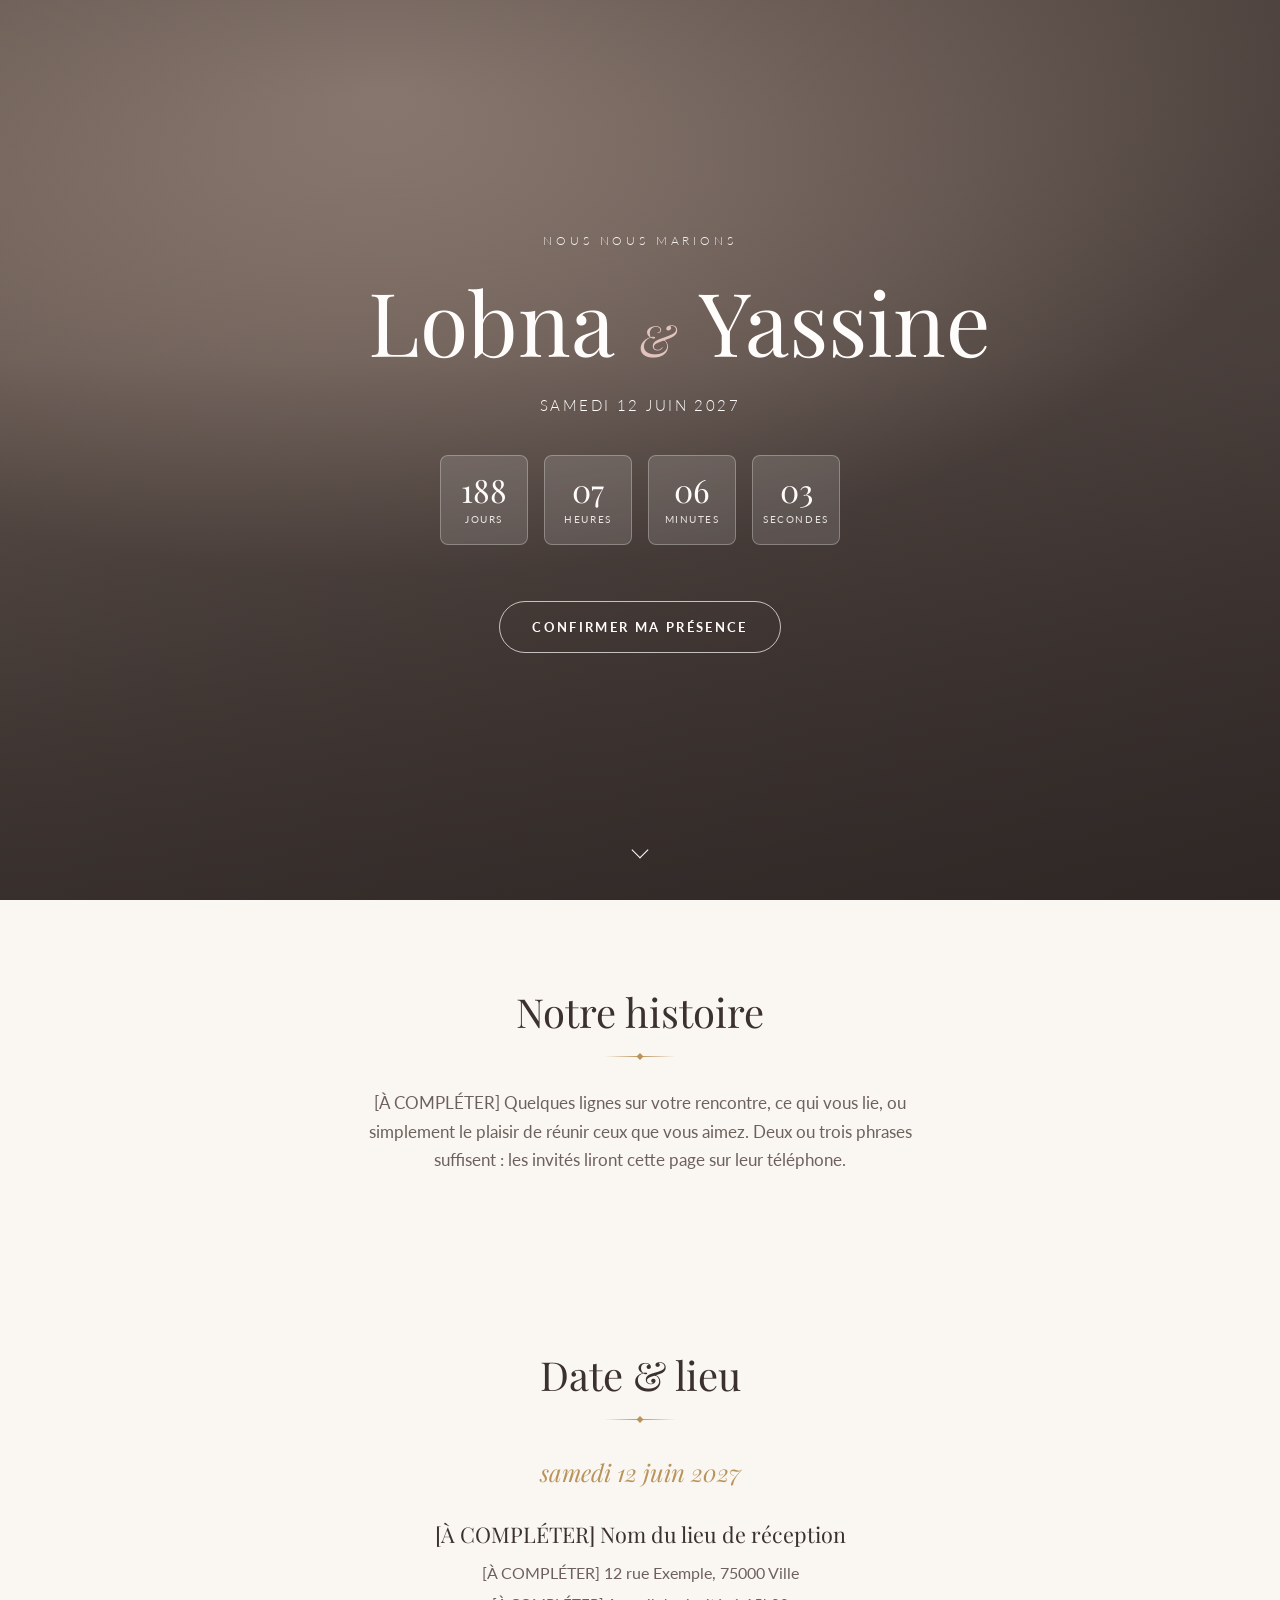
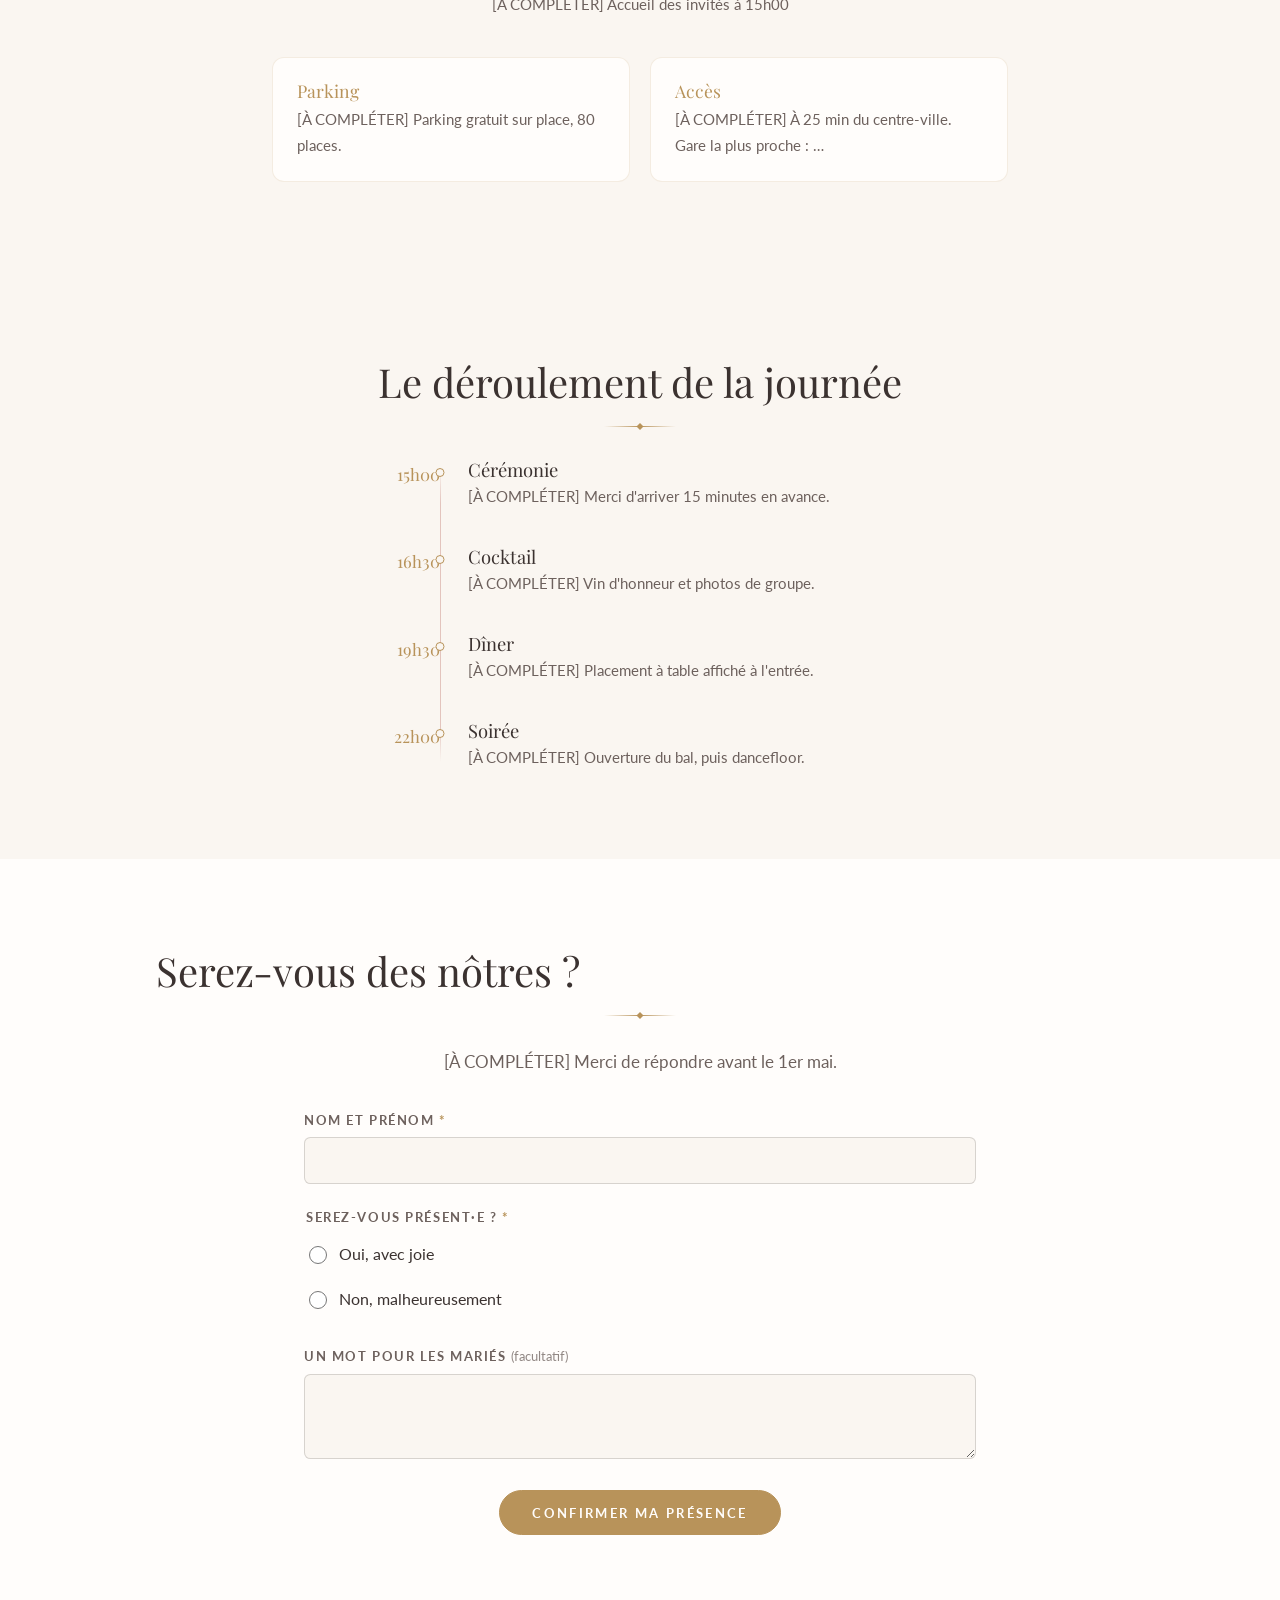
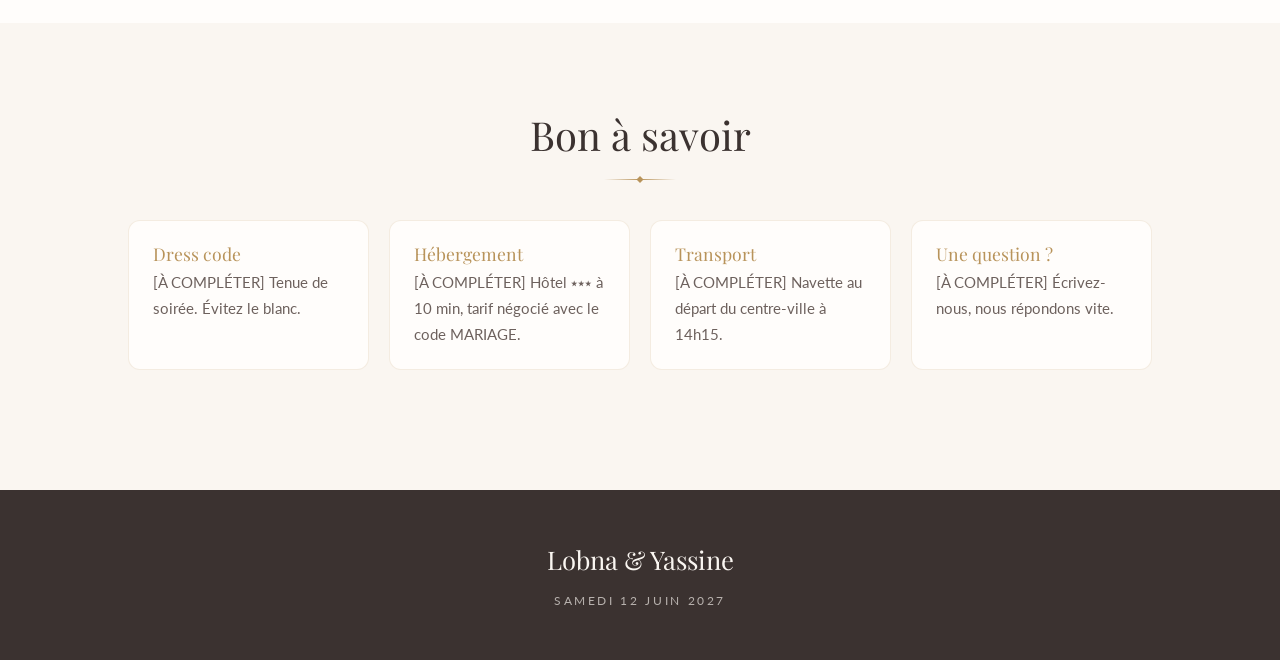
==== docs/index.html @ 2cc3abde "Site de mariage Lobna & Yassine : page unique, statique, mobile-first One-page en HTML/CSS/JS sans b" ====
<!DOCTYPE html>
<html lang="fr">
<head>
<meta charset="utf-8">
<meta name="viewport" content="width=device-width, initial-scale=1">
<title>Lobna &amp; Yassine</title>
<meta name="robots" content="noindex, nofollow">
<!-- Redirection : la racine du domaine mène à la page du mariage. -->
<meta http-equiv="refresh" content="0; url=mariage-lobna-yassine/">
<link rel="canonical" href="mariage-lobna-yassine/">
<style>
  body {
    margin: 0; min-height: 100vh;
    display: flex; align-items: center; justify-content: center;
    background: #faf6f1; color: #3b3230;
    font-family: Georgia, "Times New Roman", serif; text-align: center;
  }
  a { color: #b8935a; }
</style>
</head>
<body>
  <!-- Visible seulement si la redirection automatique échoue. -->
  <p>Lobna &amp; Yassine — <a href="mariage-lobna-yassine/">accéder à la page du mariage</a></p>
  <script>location.replace("mariage-lobna-yassine/");</script>
</body>
</html>
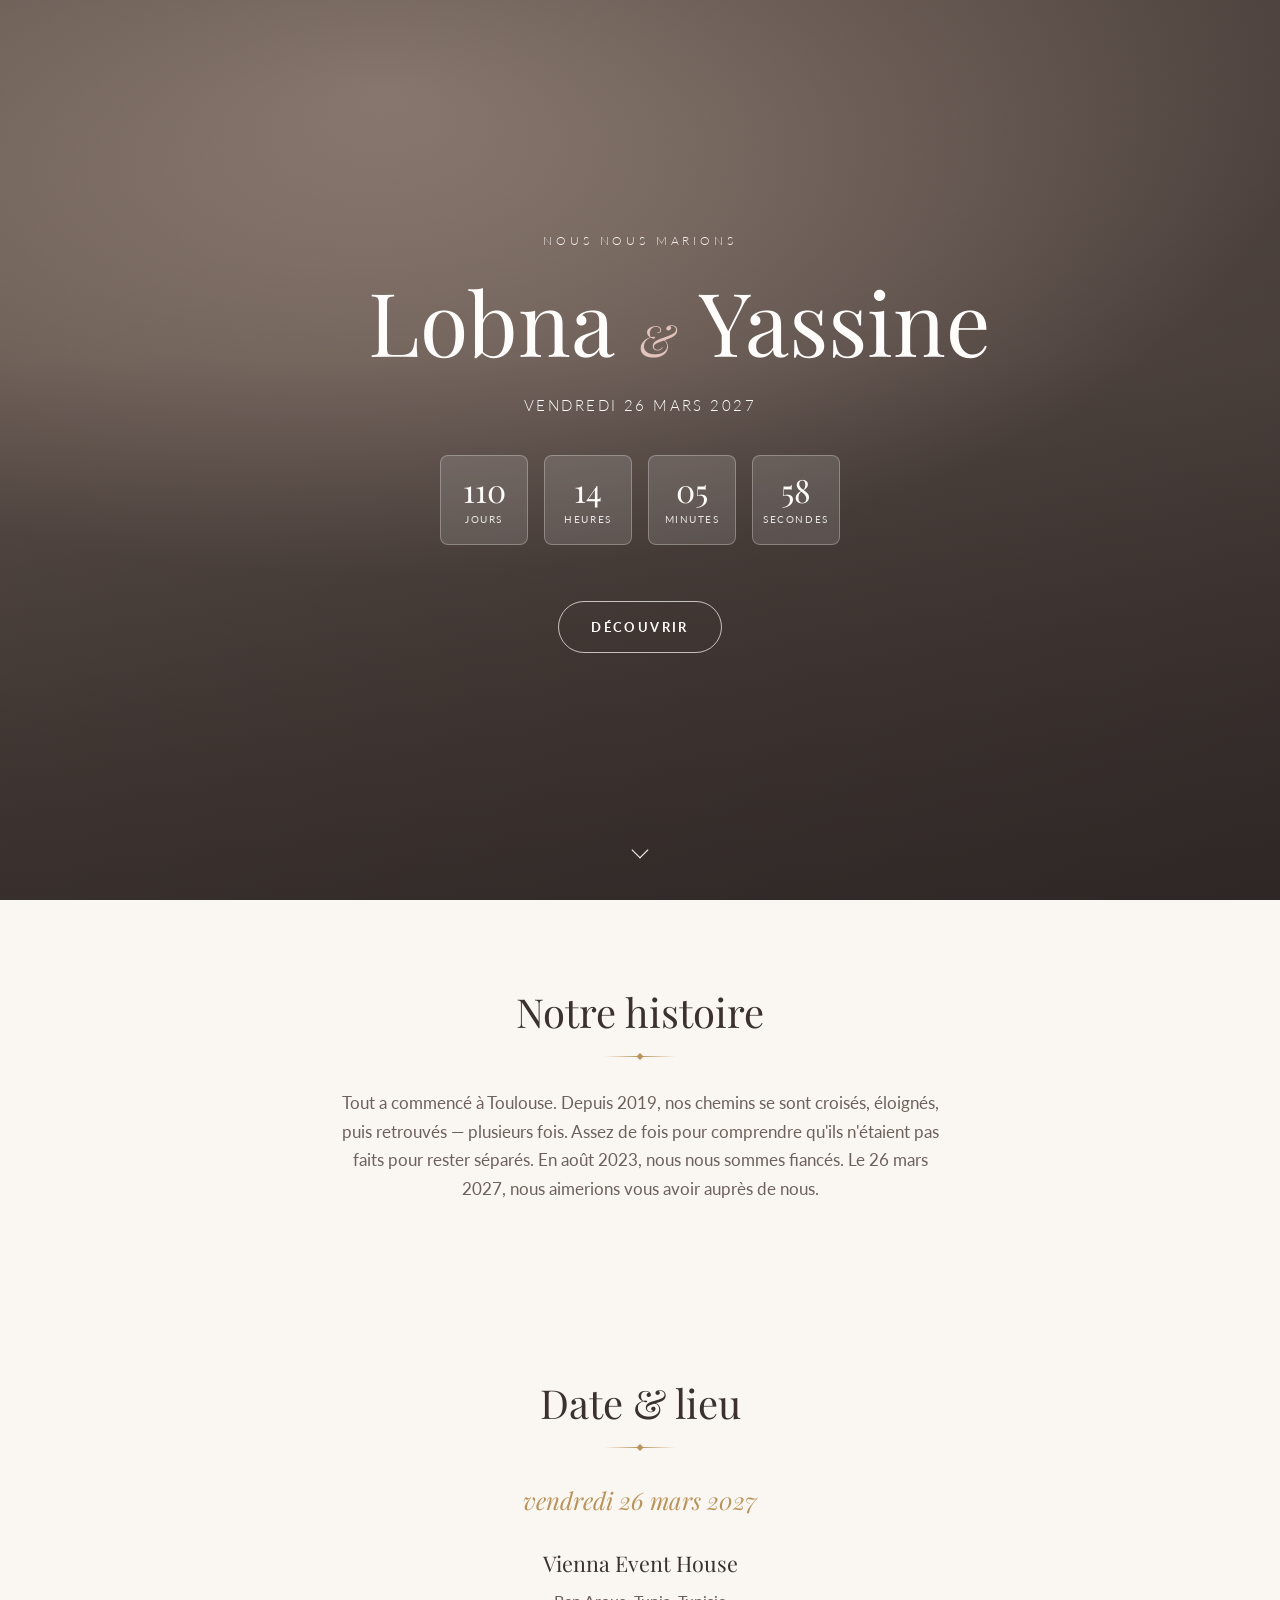
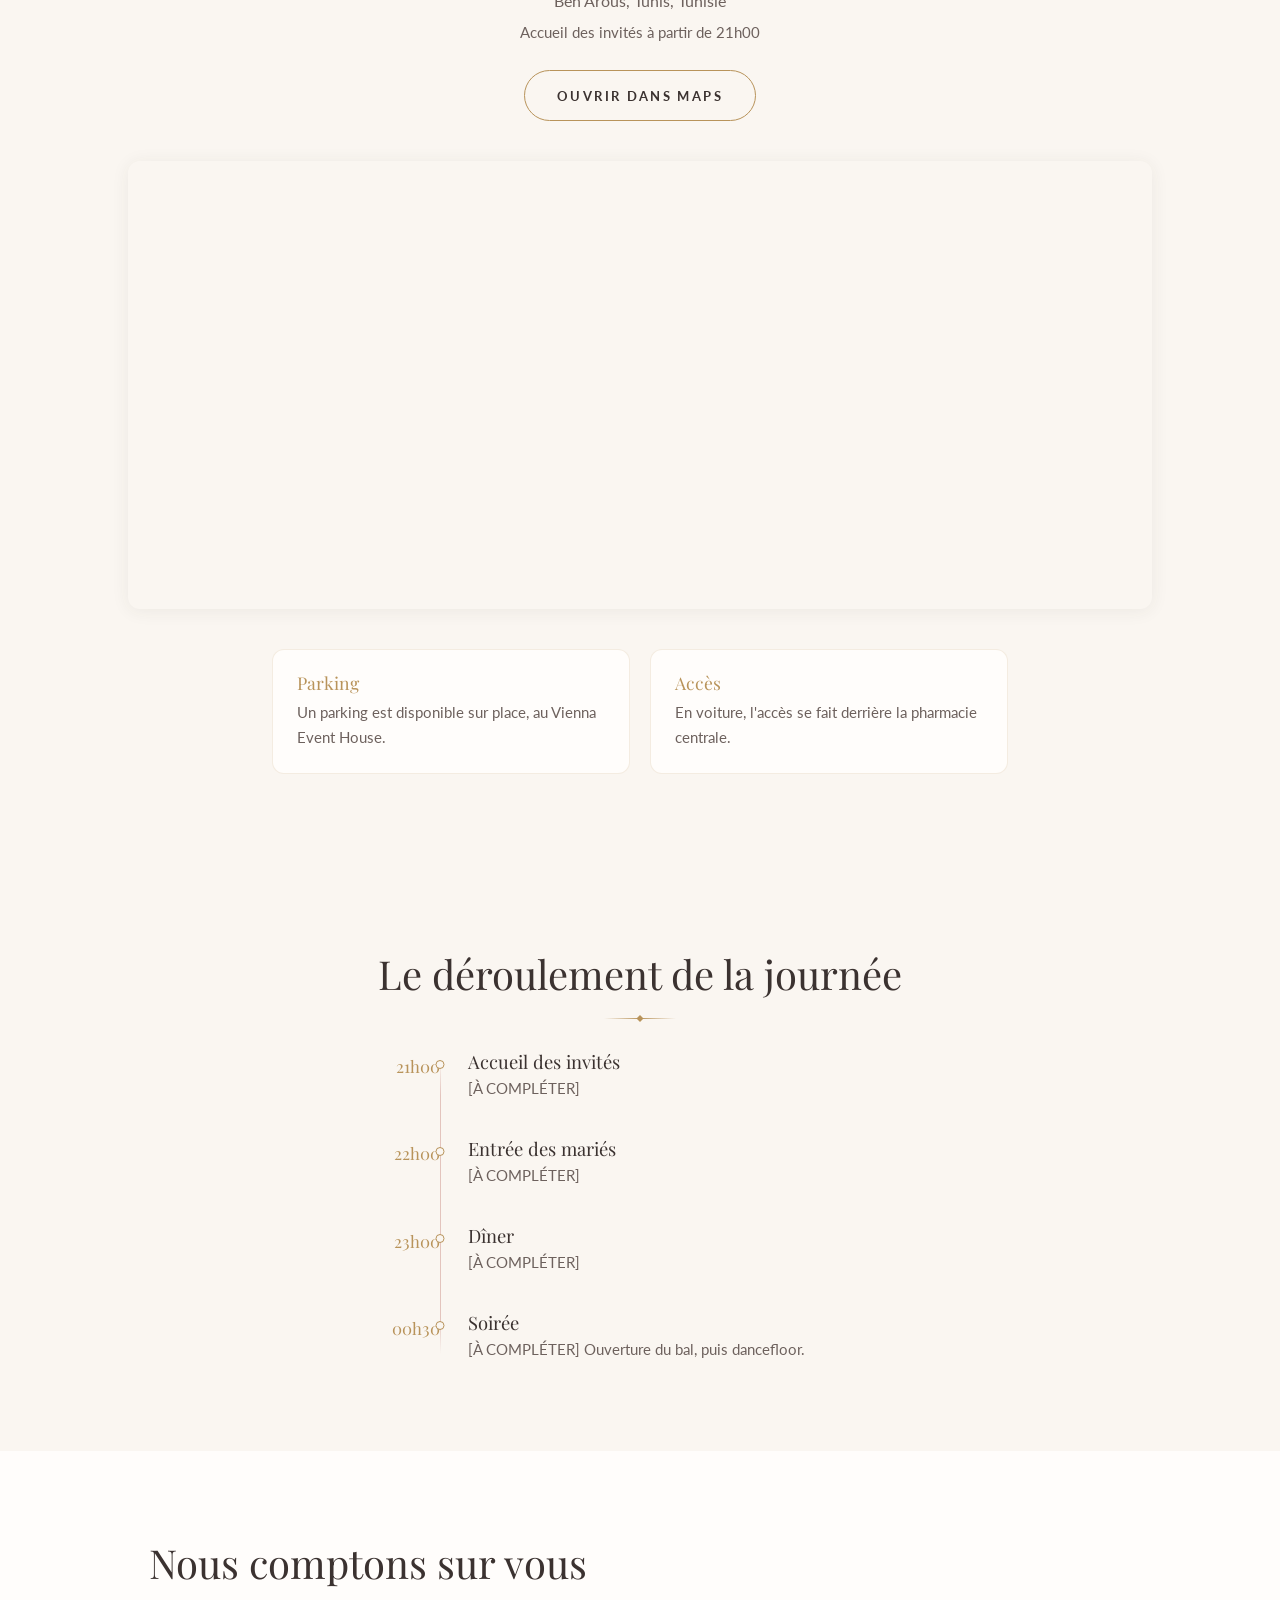
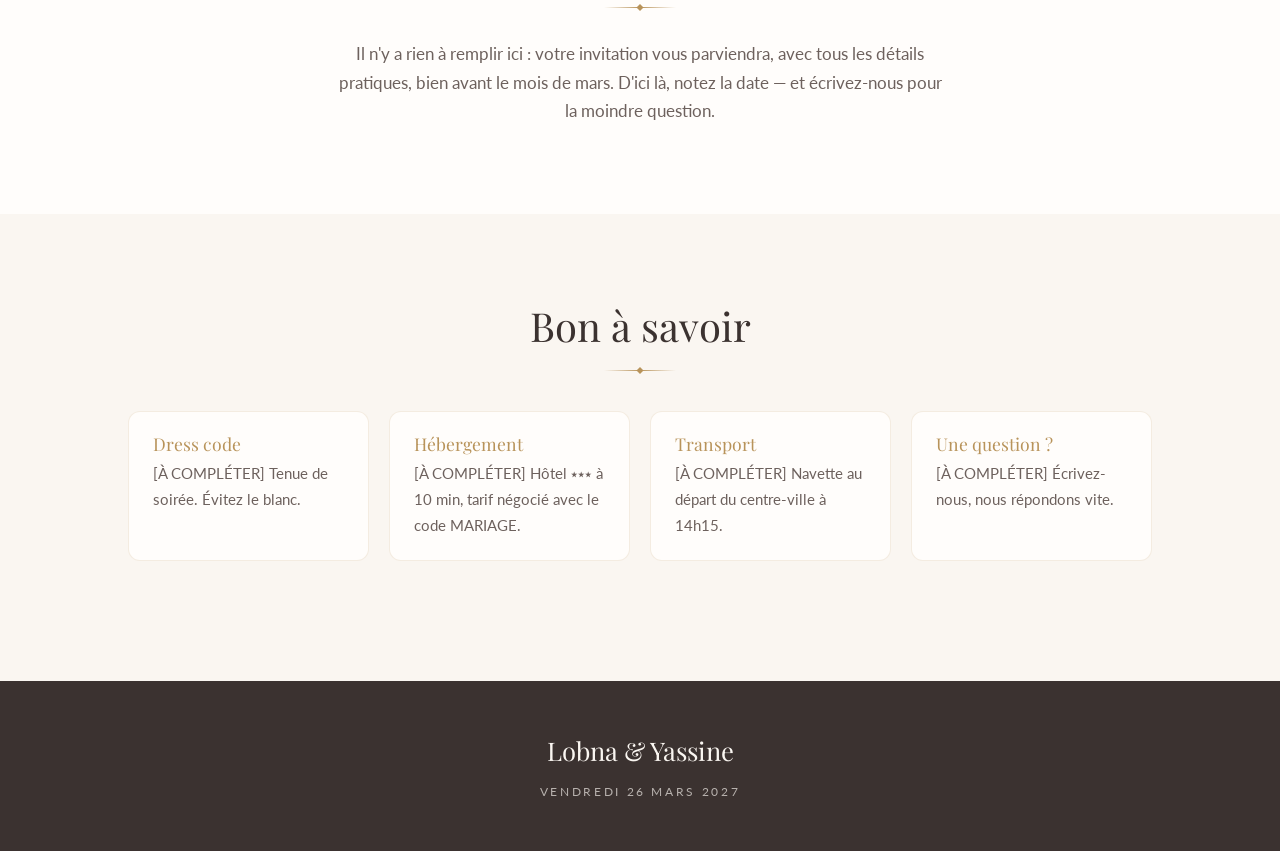
==== commit e4f2187e: "Donne une icône aux pages : deux anneaux entrelacés L'onglet affichait le globe gris par défaut. Deu" ====
--- a/docs/index.html
+++ b/docs/index.html
@@ -5,6 +5,9 @@
 <meta name="viewport" content="width=device-width, initial-scale=1">
 <title>Lobna &amp; Yassine</title>
 <meta name="robots" content="noindex, nofollow">
+<link rel="icon" href="mariage-lobna-yassine/images/favicon.svg" type="image/svg+xml">
+<link rel="icon" href="mariage-lobna-yassine/images/favicon-32.png" sizes="32x32">
+<link rel="apple-touch-icon" href="mariage-lobna-yassine/images/apple-touch-icon.png">
 <!-- Redirection : la racine du domaine mène à la page du mariage. -->
 <meta http-equiv="refresh" content="0; url=mariage-lobna-yassine/">
 <link rel="canonical" href="mariage-lobna-yassine/">
